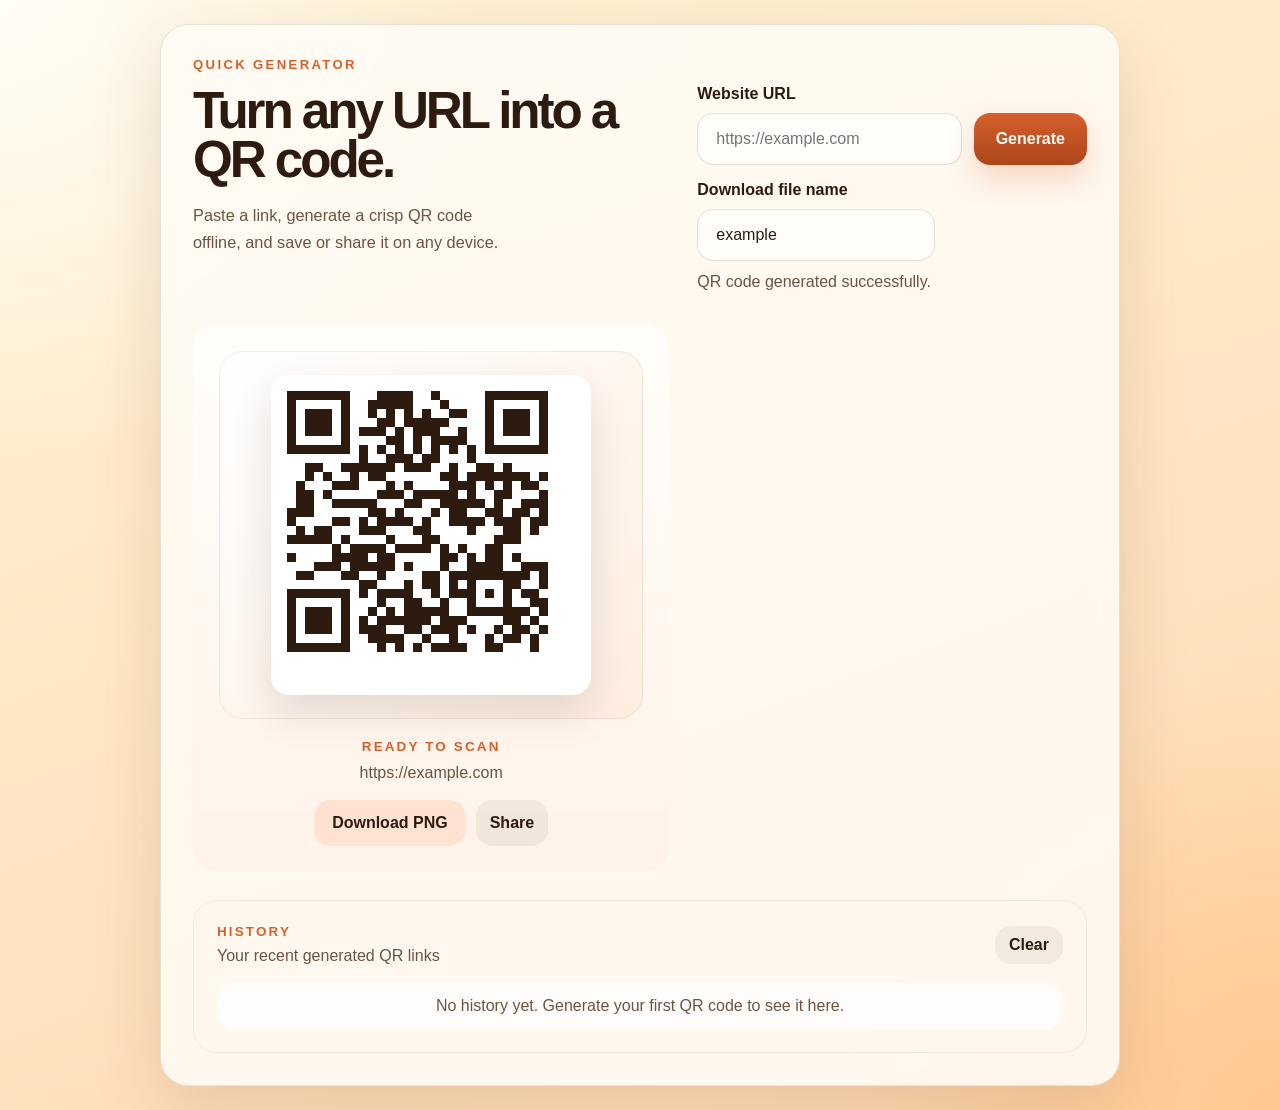
==== index.html @ a2855637 "Initial commit" ====
<!DOCTYPE html>
<html lang="en">
  <head>
    <meta charset="UTF-8" />
    <meta name="viewport" content="width=device-width, initial-scale=1.0" />
    <title>URL to QR Code</title>
    <meta name="theme-color" content="#d6602d" />
    <meta name="apple-mobile-web-app-capable" content="yes" />
    <meta name="apple-mobile-web-app-status-bar-style" content="default" />
    <meta name="apple-mobile-web-app-title" content="QR Pocket" />
    <link rel="manifest" href="manifest.webmanifest" />
    <link rel="icon" href="assets/icon-192.png" />
    <link rel="apple-touch-icon" href="assets/icon-192.png" />
    <link rel="stylesheet" href="styles.css" />
  </head>
  <body>
    <main class="app-shell">
      <section class="card">
        <div class="intro">
          <p class="eyebrow">Quick Generator</p>
          <h1>Turn any URL into a QR code.</h1>
          <p class="subcopy">
            Paste a link, generate a crisp QR code offline, and save or share it on any device.
          </p>
        </div>

        <form class="generator-form" id="qr-form">
          <label class="field-label" for="url-input">Website URL</label>
          <div class="input-row">
            <input
              id="url-input"
              name="url"
              type="url"
              placeholder="https://example.com"
              autocomplete="url"
              spellcheck="false"
              required
            />
            <button type="submit" class="primary-btn">Generate</button>
          </div>
          <label class="field-label secondary-label" for="filename-input">
            Download file name
          </label>
          <input
            id="filename-input"
            name="filename"
            type="text"
            placeholder="my-qr-code"
            autocomplete="off"
            spellcheck="false"
          />
          <p class="helper-text" id="status-text">
            Enter a full URL including <code>https://</code>.
          </p>
        </form>

        <section class="result-panel" aria-live="polite">
          <div class="qr-frame">
            <img
              id="qr-image"
              src="assets/qr-placeholder.svg"
              alt="Generated QR code preview"
              width="320"
              height="320"
            />
            <canvas id="qr-canvas" width="320" height="320"></canvas>
          </div>
          <div class="result-meta">
            <p class="result-label">Ready to scan</p>
            <p class="result-url" id="result-url">https://example.com</p>
            <div class="action-row">
              <button type="button" class="secondary-btn" id="download-btn">
                Download PNG
              </button>
              <button type="button" class="ghost-btn" id="share-btn">
                Share
              </button>
              <button type="button" class="ghost-btn" id="install-btn" hidden>
                Install app
              </button>
            </div>
          </div>
        </section>

        <section class="history-panel">
          <div class="history-header">
            <div>
              <p class="result-label">History</p>
              <p class="history-subcopy">Your recent generated QR links</p>
            </div>
            <button type="button" class="ghost-btn" id="clear-history-btn">
              Clear
            </button>
          </div>
          <ul class="history-list" id="history-list"></ul>
        </section>
      </section>
    </main>

    <script src="qr-lib.js"></script>
    <script src="script.js"></script>
  </body>
</html>
---- styles.css ----
:root {
  --bg-top: #fff4d6;
  --bg-bottom: #ffd8b1;
  --card: rgba(255, 251, 244, 0.9);
  --card-border: rgba(84, 55, 24, 0.12);
  --text: #2d1b0f;
  --muted: #6d5440;
  --accent: #d6602d;
  --accent-dark: #ac461b;
  --accent-soft: #ffe2d2;
  --shadow: 0 24px 70px rgba(96, 53, 20, 0.15);
}

* {
  box-sizing: border-box;
}

body {
  margin: 0;
  min-height: 100vh;
  font-family: "Trebuchet MS", "Segoe UI", sans-serif;
  color: var(--text);
  background:
    radial-gradient(circle at top left, rgba(255, 255, 255, 0.8), transparent 28%),
    radial-gradient(circle at bottom right, rgba(255, 188, 120, 0.6), transparent 25%),
    linear-gradient(160deg, var(--bg-top), var(--bg-bottom));
}

.app-shell {
  min-height: 100vh;
  display: grid;
  place-items: center;
  padding: 24px;
}

.card {
  width: min(960px, 100%);
  display: grid;
  grid-template-columns: 1.1fr 0.9fr;
  gap: 28px;
  padding: 32px;
  border: 1px solid var(--card-border);
  border-radius: 28px;
  background: var(--card);
  backdrop-filter: blur(14px);
  box-shadow: var(--shadow);
}

.intro,
.generator-form {
  align-self: start;
}

.intro h1 {
  margin: 0;
  font-size: clamp(2.25rem, 4vw, 4.4rem);
  line-height: 0.96;
  letter-spacing: -0.06em;
}

.eyebrow,
.subcopy,
.helper-text,
.result-label,
.result-url {
  margin: 0;
}

.eyebrow {
  margin-bottom: 14px;
  font-size: 0.82rem;
  font-weight: 700;
  text-transform: uppercase;
  letter-spacing: 0.18em;
  color: var(--accent);
}

.subcopy {
  max-width: 34ch;
  margin-top: 18px;
  font-size: 1.02rem;
  line-height: 1.65;
  color: var(--muted);
}

.generator-form {
  margin-top: 28px;
}

.field-label {
  display: block;
  margin-bottom: 10px;
  font-weight: 700;
}

.secondary-label {
  margin-top: 16px;
}

.input-row {
  display: flex;
  gap: 12px;
}

input {
  flex: 1;
  min-width: 0;
  padding: 16px 18px;
  border: 1px solid rgba(45, 27, 15, 0.14);
  border-radius: 16px;
  font: inherit;
  color: inherit;
  background: rgba(255, 255, 255, 0.78);
  transition: border-color 180ms ease, box-shadow 180ms ease, transform 180ms ease;
}

input:focus {
  outline: none;
  border-color: rgba(214, 96, 45, 0.7);
  box-shadow: 0 0 0 4px rgba(214, 96, 45, 0.12);
  transform: translateY(-1px);
}

button {
  border: 0;
  border-radius: 16px;
  font: inherit;
  font-weight: 700;
  cursor: pointer;
  transition: transform 180ms ease, box-shadow 180ms ease, background-color 180ms ease;
}

button:hover {
  transform: translateY(-2px);
}

.primary-btn {
  padding: 16px 22px;
  color: #fffaf5;
  background: linear-gradient(180deg, var(--accent), var(--accent-dark));
  box-shadow: 0 14px 30px rgba(214, 96, 45, 0.24);
}

.secondary-btn {
  padding: 14px 18px;
  color: var(--text);
  background: var(--accent-soft);
}

.ghost-btn {
  padding: 10px 14px;
  color: var(--text);
  background: rgba(45, 27, 15, 0.06);
}

.helper-text {
  min-height: 24px;
  margin-top: 12px;
  color: var(--muted);
}

.helper-text.error {
  color: #a1261b;
}

.result-panel {
  display: grid;
  align-content: center;
  justify-items: center;
  gap: 20px;
  padding: 26px;
  border-radius: 24px;
  background: linear-gradient(180deg, rgba(255, 255, 255, 0.72), rgba(255, 242, 232, 0.92));
}

.qr-frame {
  width: 100%;
  display: grid;
  place-items: center;
  padding: 24px;
  border-radius: 24px;
  background:
    linear-gradient(135deg, rgba(255, 255, 255, 0.95), rgba(255, 235, 220, 0.84));
  box-shadow: inset 0 0 0 1px rgba(84, 55, 24, 0.08);
}

#qr-image {
  width: min(100%, 320px);
  height: auto;
  border-radius: 18px;
  background: #ffffff;
  box-shadow: 0 18px 40px rgba(45, 27, 15, 0.12);
}

#qr-canvas {
  display: none;
}

.result-meta {
  width: 100%;
  text-align: center;
}

.action-row {
  display: flex;
  flex-wrap: wrap;
  gap: 10px;
  justify-content: center;
}

.history-panel {
  grid-column: 1 / -1;
  padding: 24px;
  border-radius: 24px;
  background: rgba(255, 248, 239, 0.78);
  box-shadow: inset 0 0 0 1px rgba(84, 55, 24, 0.08);
}

.history-header {
  display: flex;
  align-items: center;
  justify-content: space-between;
  gap: 12px;
}

.history-subcopy {
  margin: 8px 0 0;
  color: var(--muted);
}

.history-list {
  list-style: none;
  margin: 18px 0 0;
  padding: 0;
  display: grid;
  gap: 12px;
}

.history-item {
  display: flex;
  align-items: center;
  justify-content: space-between;
  gap: 14px;
  padding: 14px 16px;
  border-radius: 18px;
  background: rgba(255, 255, 255, 0.8);
}

.history-item.empty {
  justify-content: center;
  color: var(--muted);
  text-align: center;
}

.history-item-main {
  min-width: 0;
}

.history-item-name,
.history-item-url {
  margin: 0;
}

.history-item-name {
  font-weight: 700;
}

.history-item-url {
  margin-top: 6px;
  color: var(--muted);
  word-break: break-word;
}

.history-item-btn {
  flex-shrink: 0;
  padding: 10px 14px;
}

.result-label {
  font-size: 0.84rem;
  font-weight: 700;
  text-transform: uppercase;
  letter-spacing: 0.16em;
  color: var(--accent);
}

.result-url {
  margin: 10px 0 18px;
  word-break: break-word;
  color: var(--muted);
}

code {
  padding: 0.15rem 0.35rem;
  border-radius: 8px;
  background: rgba(45, 27, 15, 0.08);
  font-family: inherit;
}

@media (max-width: 760px) {
  .app-shell {
    padding: 16px;
    place-items: stretch;
  }

  .card {
    grid-template-columns: 1fr;
    padding: 22px;
    border-radius: 24px;
  }

  .input-row {
    flex-direction: column;
  }

  .result-panel,
  .history-panel {
    padding: 18px;
  }

  .primary-btn,
  .secondary-btn,
  .ghost-btn,
  .history-item-btn {
    width: 100%;
  }

  .action-row {
    flex-direction: column;
  }

  .history-item,
  .history-header {
    flex-direction: column;
    align-items: stretch;
  }
}
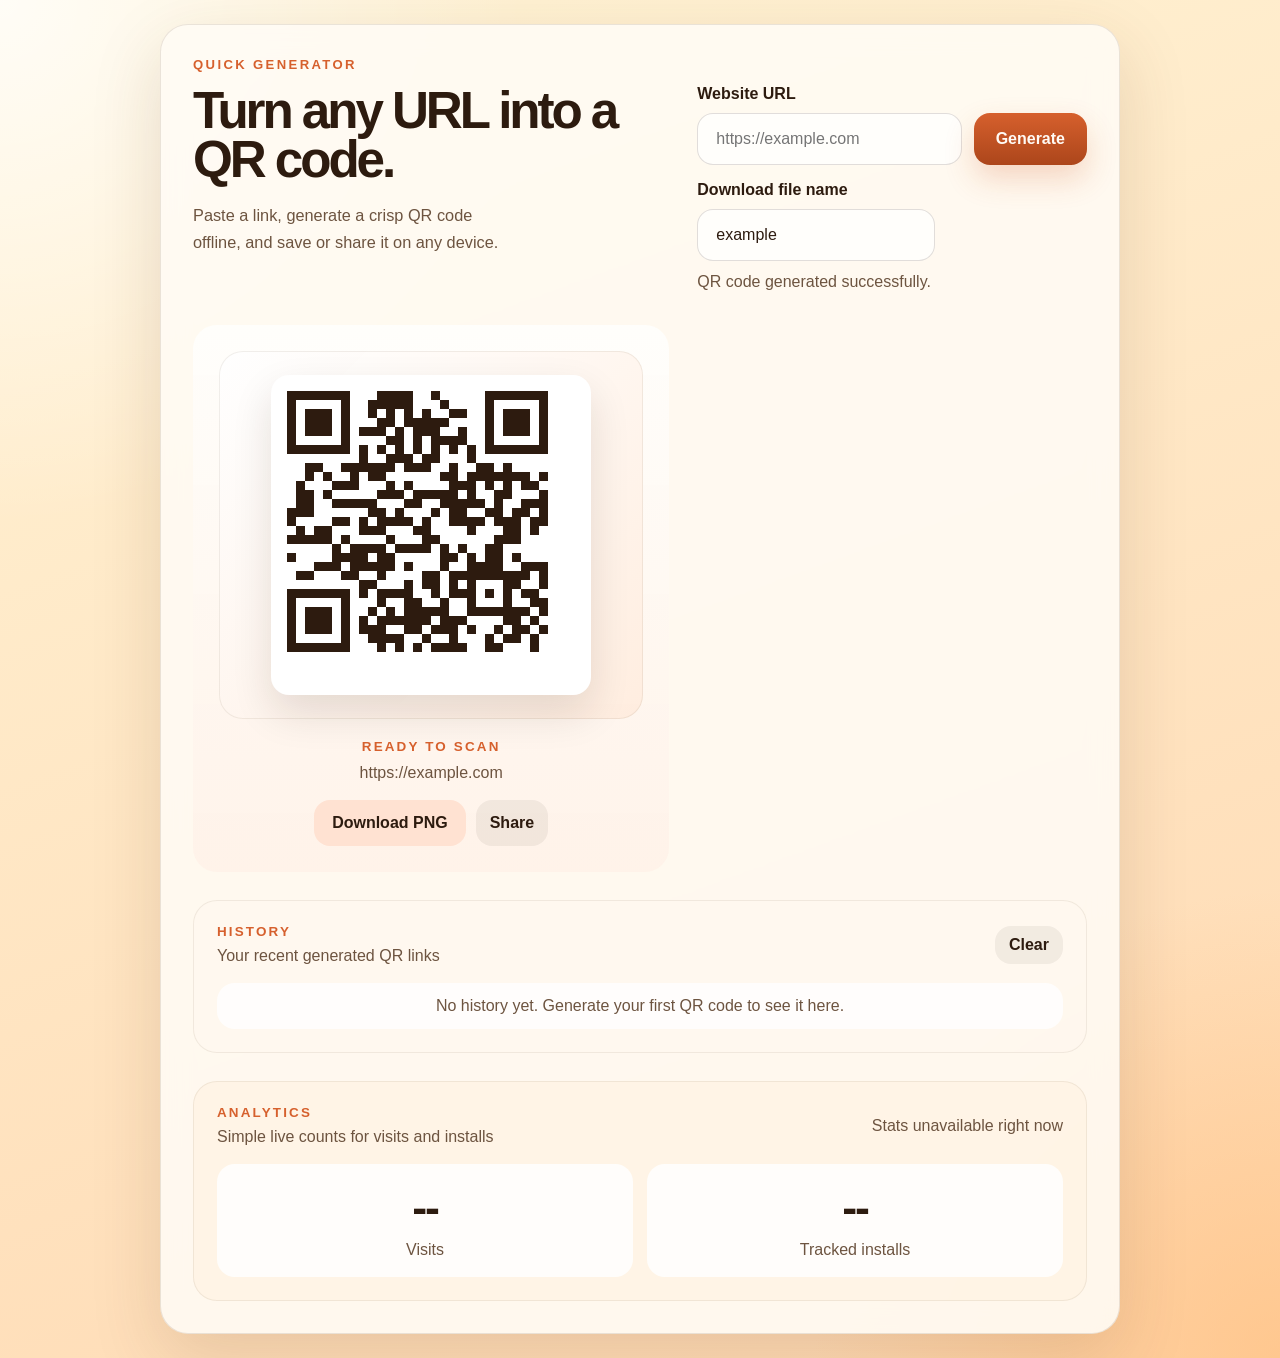
==== commit f2d996be: "Add basic visit and install analytics" ====
--- a/index.html
+++ b/index.html
@@ -94,6 +94,26 @@
           </div>
           <ul class="history-list" id="history-list"></ul>
         </section>
+
+        <section class="analytics-panel">
+          <div class="history-header">
+            <div>
+              <p class="result-label">Analytics</p>
+              <p class="history-subcopy">Simple live counts for visits and installs</p>
+            </div>
+            <p class="analytics-status" id="analytics-status">Loading stats...</p>
+          </div>
+          <div class="analytics-grid">
+            <article class="analytics-card">
+              <p class="analytics-number" id="views-count">--</p>
+              <p class="analytics-label">Visits</p>
+            </article>
+            <article class="analytics-card">
+              <p class="analytics-number" id="installs-count">--</p>
+              <p class="analytics-label">Tracked installs</p>
+            </article>
+          </div>
+        </section>
       </section>
     </main>
 
--- a/styles.css
+++ b/styles.css
@@ -216,6 +216,50 @@
   box-shadow: inset 0 0 0 1px rgba(84, 55, 24, 0.08);
 }
 
+.analytics-panel {
+  grid-column: 1 / -1;
+  padding: 24px;
+  border-radius: 24px;
+  background: rgba(255, 243, 229, 0.92);
+  box-shadow: inset 0 0 0 1px rgba(84, 55, 24, 0.08);
+}
+
+.analytics-grid {
+  display: grid;
+  grid-template-columns: repeat(2, minmax(0, 1fr));
+  gap: 14px;
+  margin-top: 18px;
+}
+
+.analytics-card {
+  padding: 18px;
+  border-radius: 18px;
+  background: rgba(255, 255, 255, 0.86);
+  text-align: center;
+}
+
+.analytics-number,
+.analytics-label,
+.analytics-status {
+  margin: 0;
+}
+
+.analytics-number {
+  font-size: clamp(1.8rem, 5vw, 2.8rem);
+  font-weight: 700;
+  letter-spacing: -0.05em;
+}
+
+.analytics-label {
+  margin-top: 8px;
+  color: var(--muted);
+}
+
+.analytics-status {
+  color: var(--muted);
+  text-align: right;
+}
+
 .history-header {
   display: flex;
   align-items: center;
@@ -314,7 +358,8 @@
   }
 
   .result-panel,
-  .history-panel {
+  .history-panel,
+  .analytics-panel {
     padding: 18px;
   }
 
@@ -329,6 +374,10 @@
     flex-direction: column;
   }
 
+  .analytics-grid {
+    grid-template-columns: 1fr;
+  }
+
   .history-item,
   .history-header {
     flex-direction: column;
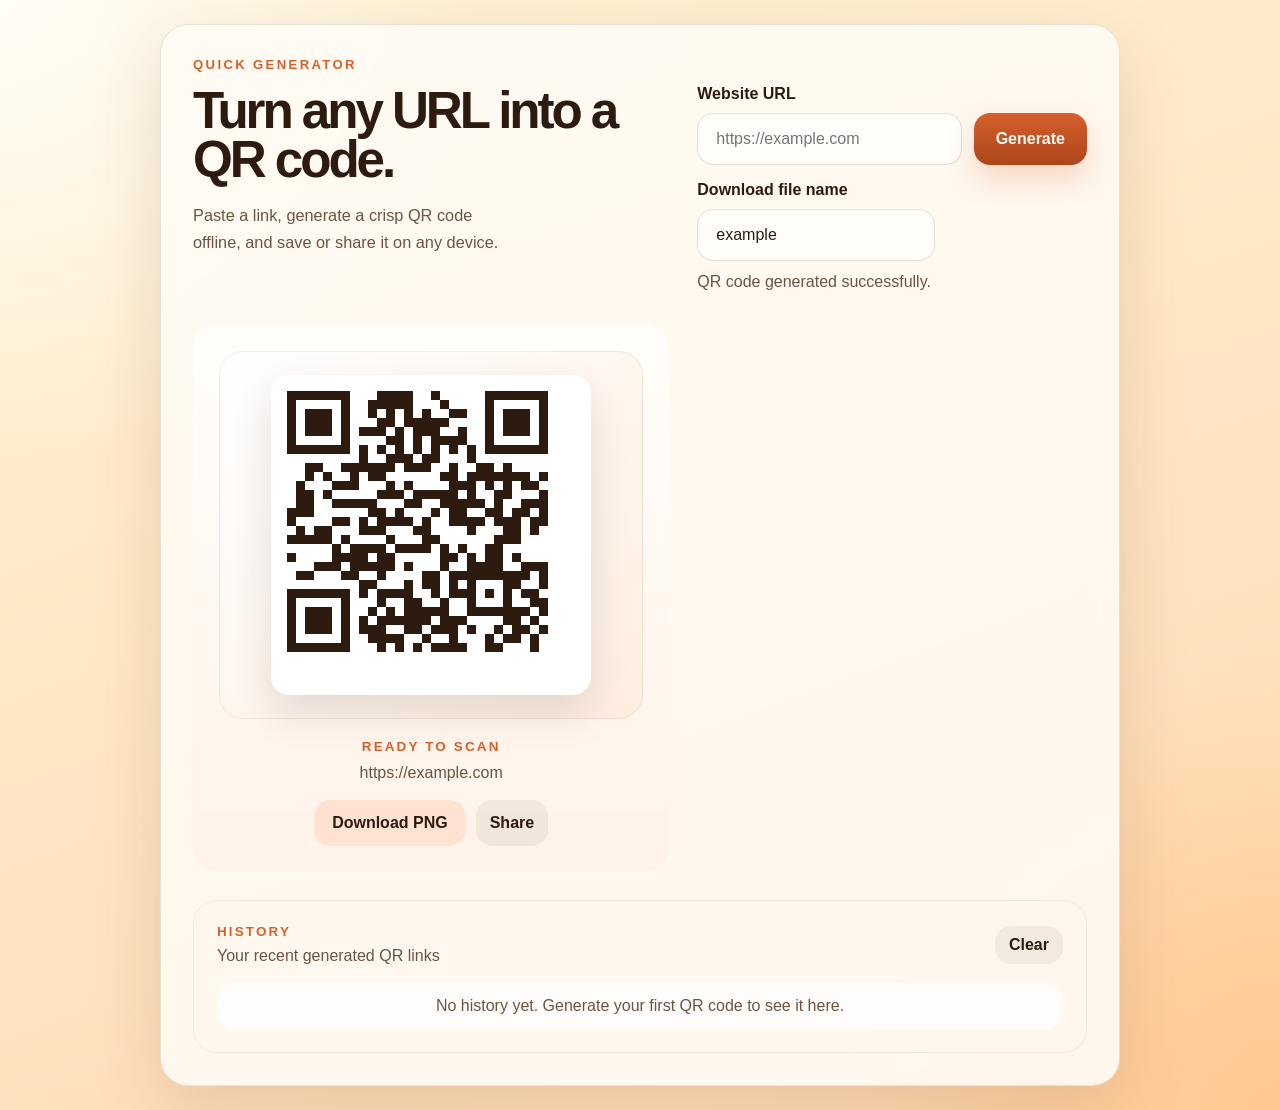
==== commit db366d03: "Hide analytics from public site" ====
--- a/index.html
+++ b/index.html
@@ -95,7 +95,7 @@
           <ul class="history-list" id="history-list"></ul>
         </section>
 
-        <section class="analytics-panel">
+        <section class="analytics-panel" id="analytics-panel" hidden>
           <div class="history-header">
             <div>
               <p class="result-label">Analytics</p>
